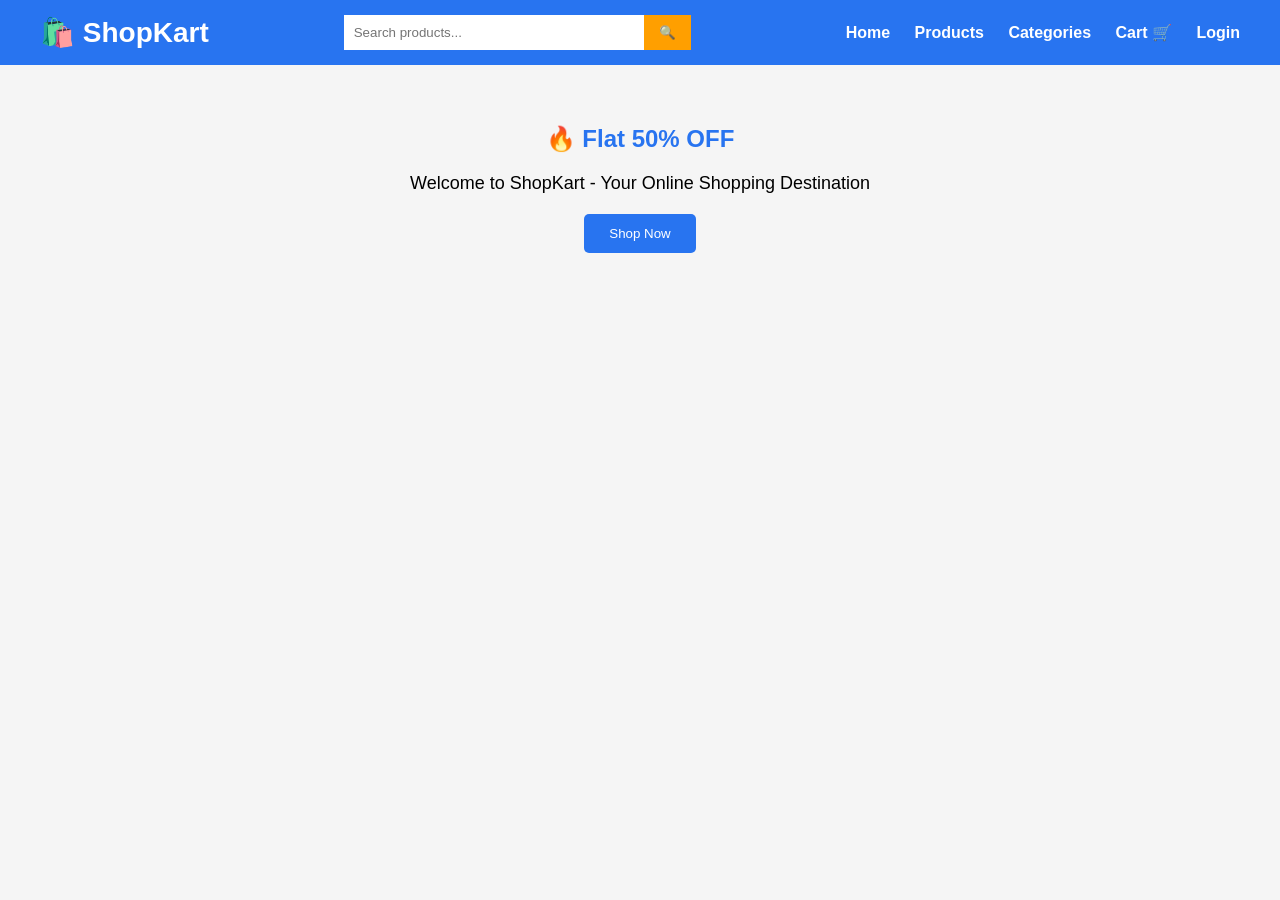
==== index.html @ d8f64a49 "Initial ShopKart homepage with navbar and product cards" ====
<!DOCTYPE html>

<html>

<head>

    <title>ShopKart</title>

    <link rel="stylesheet" href="style.css">

</head>

<body>

    <!-- Navbar -->

    <header class="navbar">

        <div class="logo">
            🛍️ <span>ShopKart</span>
        </div>

        <div class="search-box">
            <input type="text" placeholder="Search products...">
            <button>🔍</button>
        </div>

        <nav>
            <a href="#">Home</a>
            <a href="#">Products</a>
            <a href="#">Categories</a>
            <a href="#">Cart 🛒</a>
            <a href="#">Login</a>
        </nav>

    </header>

    <section>

        <h2>🔥 Flat 50% OFF</h2>

        <p>Welcome to ShopKart - Your Online Shopping Destination</p>

        <button>Shop Now</button>

    </section>

</body>

</html>
---- style.css ----
*{
    margin:0;
    padding:0;
    box-sizing:border-box;
    font-family:Arial, sans-serif;
}

body{
    background:#f5f5f5;
}

.navbar{
    display:flex;
    justify-content:space-between;
    align-items:center;
    background:#2874f0;
    color:white;
    padding:15px 40px;
}

.logo{
    font-size:28px;
    font-weight:bold;
}

.search-box{
    display:flex;
}

.search-box input{
    width:300px;
    padding:10px;
    border:none;
    outline:none;
}

.search-box button{
    padding:10px 15px;
    border:none;
    background:#ff9f00;
    cursor:pointer;
}

nav a{
    color:white;
    text-decoration:none;
    margin-left:20px;
    font-weight:bold;
}

section{
    text-align:center;
    padding:60px;
}

section h2{
    color:#2874f0;
    margin-bottom:20px;
}

section p{
    margin-bottom:20px;
    font-size:18px;
}

section button{
    padding:12px 25px;
    background:#2874f0;
    color:white;
    border:none;
    cursor:pointer;
    border-radius:5px;
}
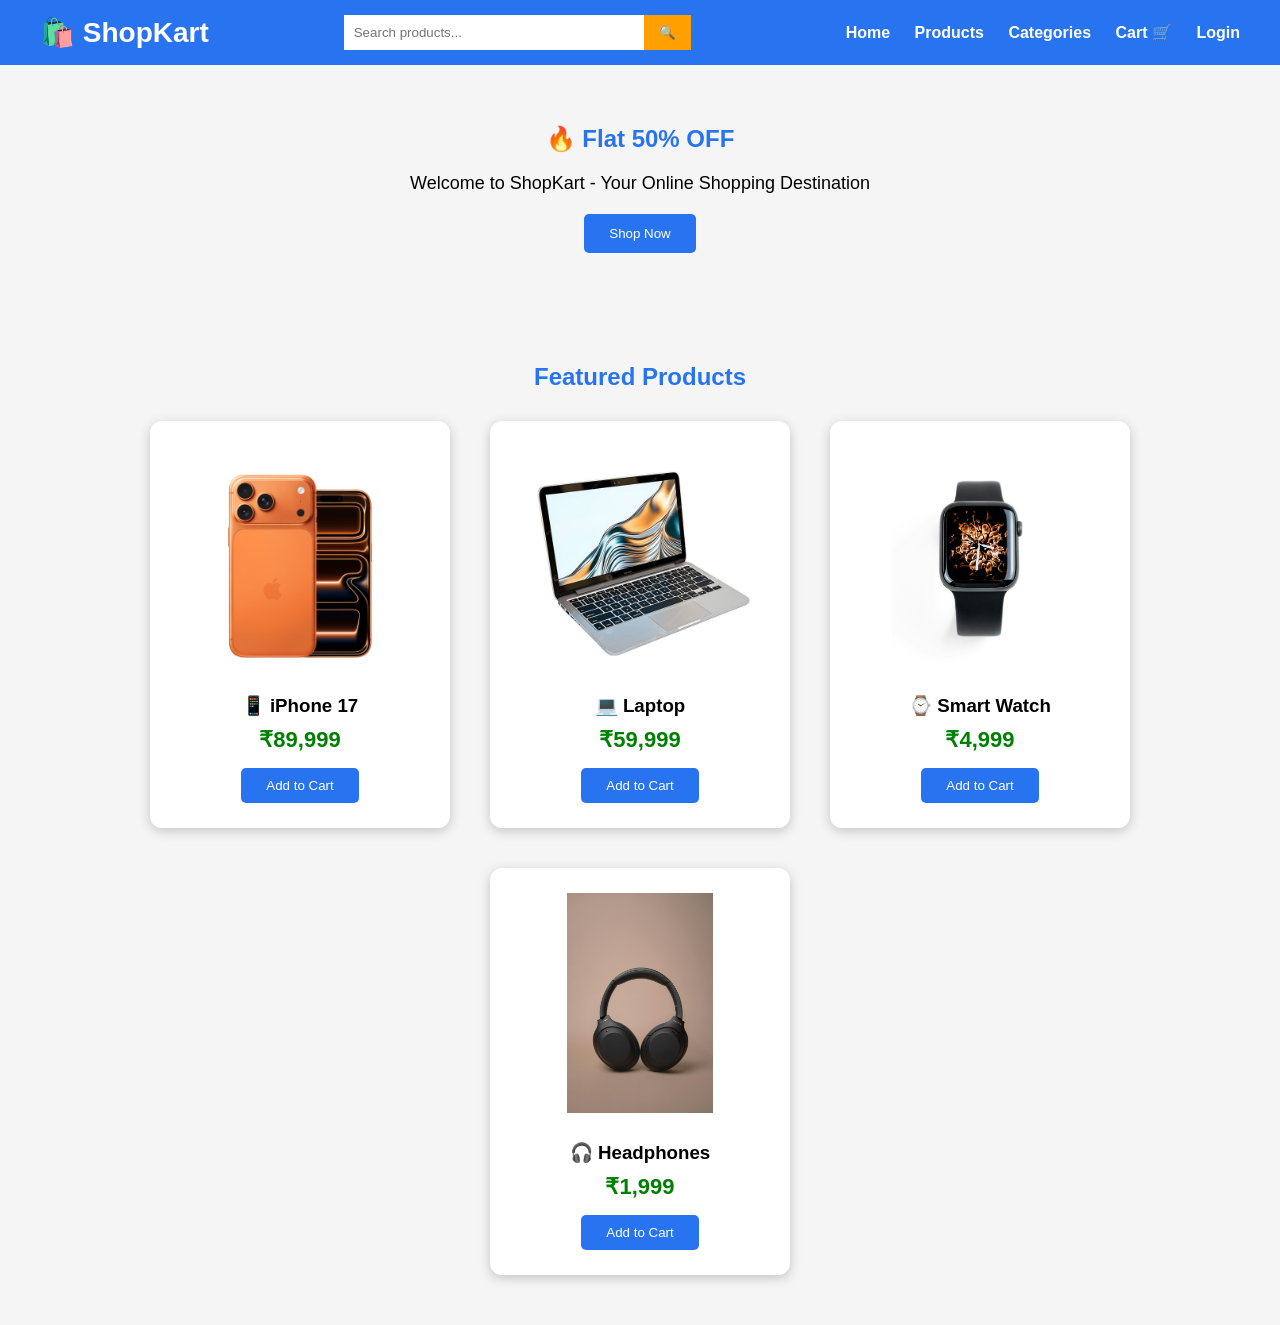
==== commit da7e828a: "Update ShopKart Dockerfile and assets" ====
--- a/index.html
+++ b/index.html
@@ -1,13 +1,10 @@
 <!DOCTYPE html>
-
 <html>
 
 <head>
-
+    <meta charset="UTF-8">
     <title>ShopKart</title>
-
-    <link rel="stylesheet" href="style.css">
-
+    <link rel="stylesheet" href="css/style.css">
 </head>
 
 <body>
@@ -35,7 +32,9 @@
 
     </header>
 
-    <section>
+    <!-- Hero Section -->
+
+    <section class="hero">
 
         <h2>🔥 Flat 50% OFF</h2>
 
@@ -45,6 +44,48 @@
 
     </section>
 
+    <!-- Featured Products -->
+
+    <section class="products">
+
+        <h2>Featured Products</h2>
+
+        <div class="product-container">
+
+            <div class="product-card">
+                <img src="images/iphone.jpg" alt="iPhone 17">
+                <h3>📱 iPhone 17</h3>
+                <p>₹89,999</p>
+                <button>Add to Cart</button>
+            </div>
+
+            <div class="product-card">
+                <img src="images/laptop.jpg" alt="Laptop">
+                <h3>💻 Laptop</h3>
+                <p>₹59,999</p>
+                <button>Add to Cart</button>
+            </div>
+
+            <div class="product-card">
+                <img src="images/watch.jpg" alt="Smart Watch">
+                <h3>⌚ Smart Watch</h3>
+                <p>₹4,999</p>
+                <button>Add to Cart</button>
+            </div>
+
+            <div class="product-card">
+                <img src="images/headphones.jpg" alt="Headphones">
+                <h3>🎧 Headphones</h3>
+                <p>₹1,999</p>
+                <button>Add to Cart</button>
+            </div>
+
+        </div>
+
+    </section>
+
 </body>
 
 </html>
+
+
--- a/css/style.css
+++ b/css/style.css
@@ -0,0 +1,140 @@
+*{
+    margin:0;
+    padding:0;
+    box-sizing:border-box;
+    font-family:Arial, sans-serif;
+}
+
+body{
+    background:#f5f5f5;
+}
+
+/* Navbar */
+
+.navbar{
+    display:flex;
+    justify-content:space-between;
+    align-items:center;
+    background:#2874f0;
+    color:white;
+    padding:15px 40px;
+}
+
+.logo{
+    font-size:28px;
+    font-weight:bold;
+}
+
+.search-box{
+    display:flex;
+}
+
+.search-box input{
+    width:300px;
+    padding:10px;
+    border:none;
+    outline:none;
+}
+
+.search-box button{
+    padding:10px 15px;
+    border:none;
+    background:#ff9f00;
+    cursor:pointer;
+}
+
+nav a{
+    color:white;
+    text-decoration:none;
+    margin-left:20px;
+    font-weight:bold;
+}
+
+/* Hero Section */
+
+section{
+    text-align:center;
+    padding:60px;
+}
+
+section h2{
+    color:#2874f0;
+    margin-bottom:20px;
+}
+
+section p{
+    margin-bottom:20px;
+    font-size:18px;
+}
+
+section button{
+    padding:12px 25px;
+    background:#2874f0;
+    color:white;
+    border:none;
+    border-radius:5px;
+    cursor:pointer;
+}
+
+section button:hover{
+    background:#0d47a1;
+}
+
+/* Products */
+
+.products{
+    padding:50px;
+    text-align:center;
+}
+
+.product-container{
+    display:flex;
+    justify-content:center;
+    gap:40px;
+    flex-wrap:wrap;
+    margin-top:30px;
+}
+
+.product-card{
+    width:300px;
+    background:white;
+    padding:25px;
+    border-radius:12px;
+    box-shadow:0 3px 12px rgba(0,0,0,0.2);
+    transition:0.3s;
+}
+
+.product-card:hover{
+    transform:translateY(-8px);
+}
+
+.product-card img{
+    width:220px;
+    height:220px;
+    object-fit:contain;
+    margin-bottom:15px;
+}
+
+.product-card h3{
+    margin:10px 0;
+}
+
+.product-card p{
+    color:green;
+    font-size:22px;
+    margin-bottom:15px;
+    font-weight:bold;
+}
+
+.product-card button{
+    background:#2874f0;
+    color:white;
+    border:none;
+    padding:10px 25px;
+    border-radius:5px;
+    cursor:pointer;
+}
+
+.product-card button:hover{
+    background:#0d47a1;
+}
